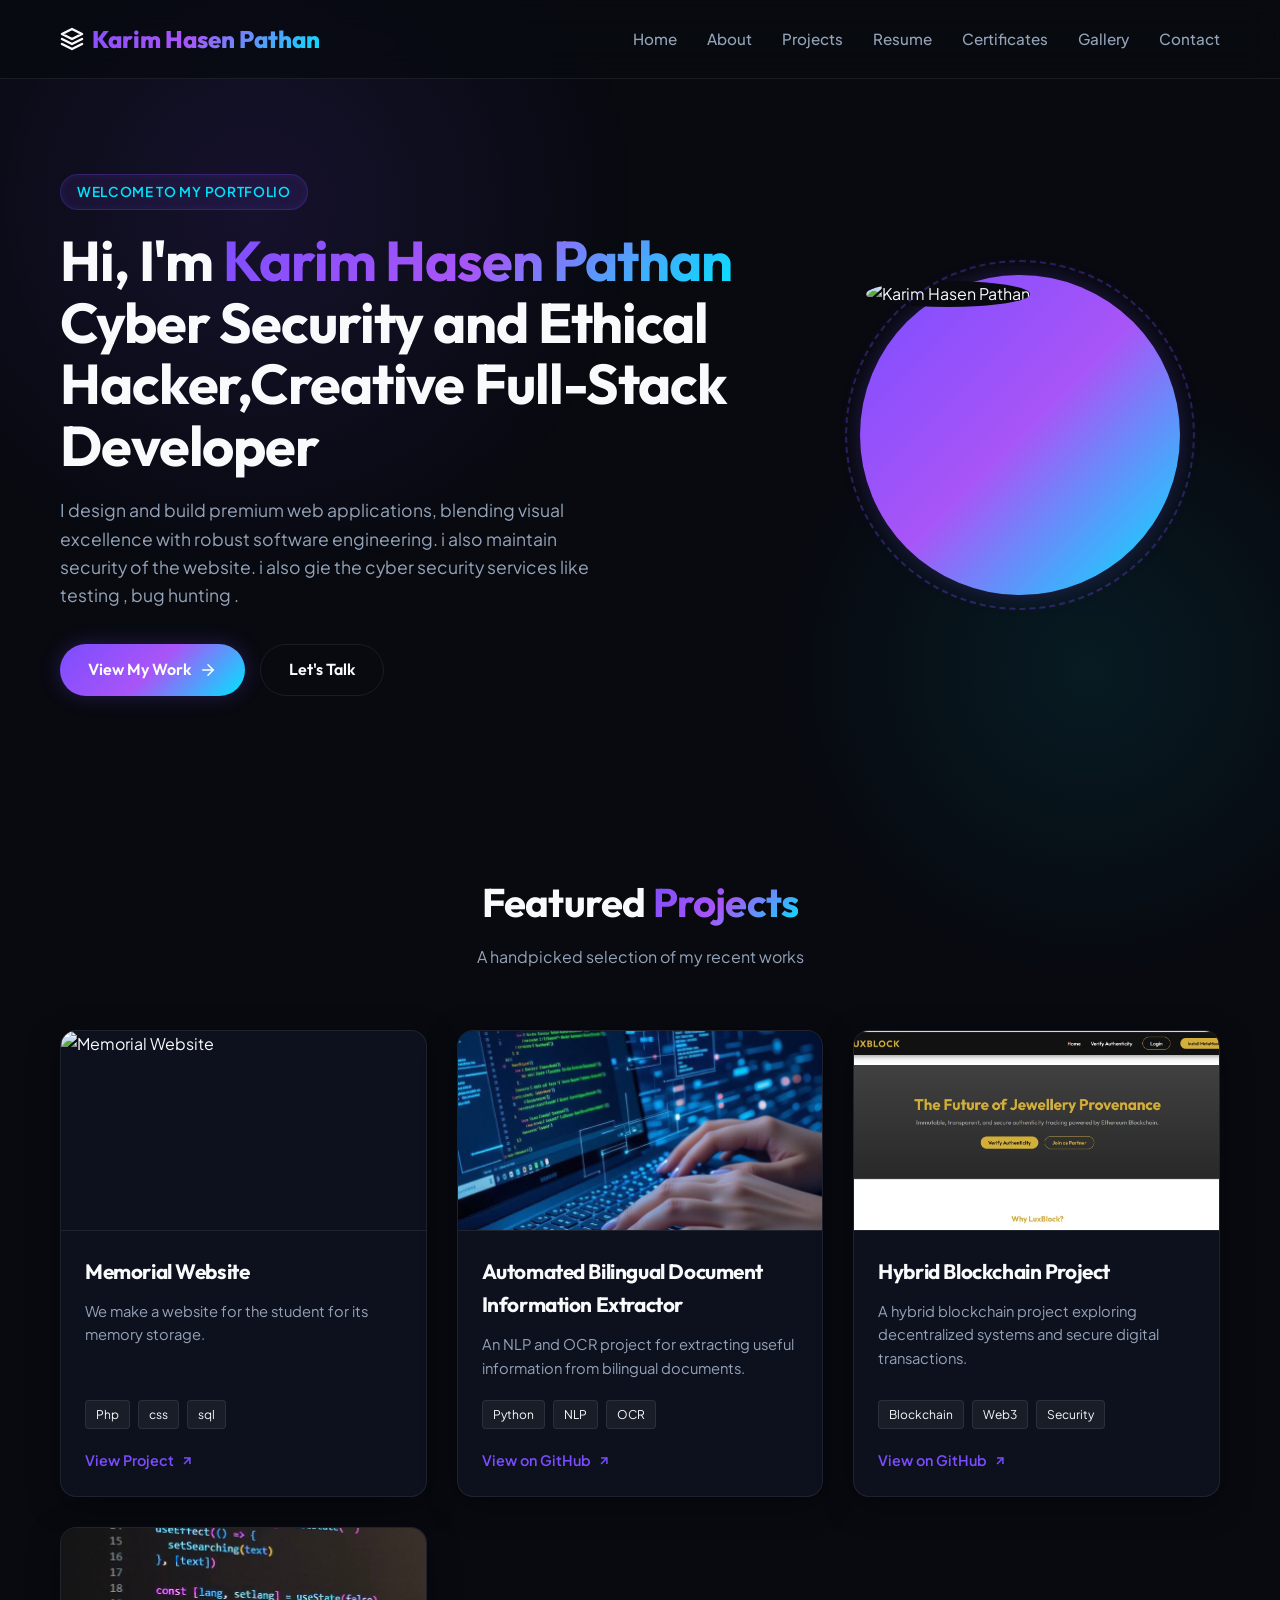
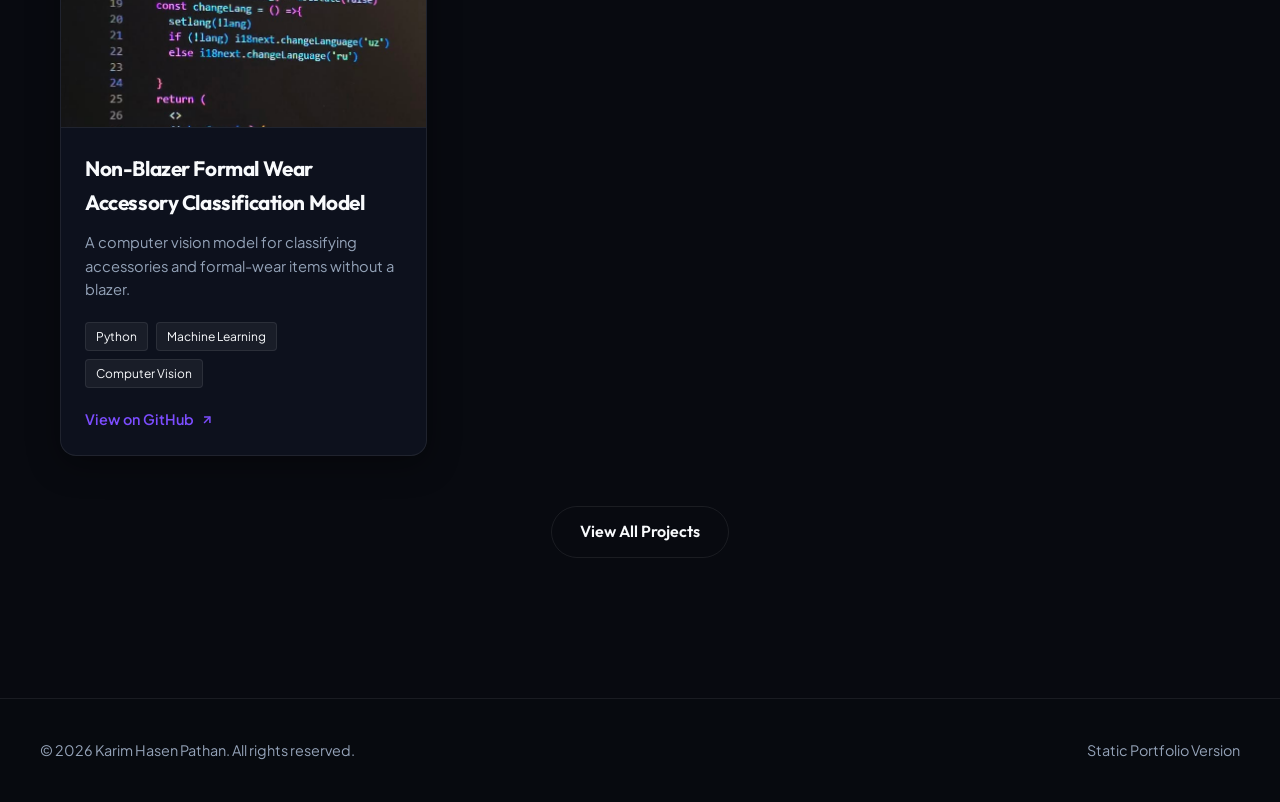
==== index.html @ 3f20b784 "home page update" ====
<!DOCTYPE html>
<html lang="en">
<head>
    <meta charset="UTF-8">
    <meta name="viewport" content="width=device-width, initial-scale=1.0">
    <title>Karim Hasen Pathan | Cyber Security and Ethical Hacker,Creative Full-Stack Developer</title>
    
    <!-- Meta SEO -->
    <meta name="description" content="Portfolio of Karim Hasen Pathan - Cyber Security and Ethical Hacker,Creative Full-Stack Developer. Explore my projects, certificates, documents, and contact me.">
    <meta name="author" content="Karim Hasen Pathan">
    
    <!-- CSS Styles -->
    <link rel="stylesheet" href="css/style.css">
    <link rel="stylesheet" href="css/responsive.css">
</head>
<body>

    <!-- Header Navigation -->
    <header class="navbar">
        <div class="nav-container">
            <a href="index.html" class="logo">
                <svg width="24" height="24" viewBox="0 0 24 24" fill="none" stroke="currentColor" stroke-width="2.5" stroke-linecap="round" stroke-linejoin="round">
                    <polygon points="12 2 2 7 12 12 22 7 12 2"></polygon>
                    <polyline points="2 17 12 22 22 17"></polyline>
                    <polyline points="2 12 12 17 22 12"></polyline>
                </svg>
                <span>Karim Hasen Pathan</span>
            </a>
            
            <nav>
                <ul class="nav-links">
                    <li><a href="index.html">Home</a></li>
                    <li><a href="about.html">About</a></li>
                    <li><a href="projects.html">Projects</a></li>
                    <li><a href="resume.html">Resume</a></li>
                    <li><a href="certificates.html">Certificates</a></li>
                    <li><a href="gallery.html">Gallery</a></li>
                    <li><a href="contact.html">Contact</a></li>
                </ul>
            </nav>
            
            <button class="nav-toggle" aria-label="Toggle navigation Menu">
                &#9776;
            </button>
        </div>
    </header>

<main class="container">
    <!-- Hero Section -->
    <section class="hero-section">
        <div class="hero-content">
            <span class="badge">WELCOME TO MY PORTFOLIO</span>
            <h1 class="hero-title">
                Hi, I'm <span>Karim Hasen Pathan</span><br>
                Cyber Security and Ethical Hacker,Creative Full-Stack Developer
            </h1>
            <p class="hero-description">
                I design and build premium web applications, blending visual excellence with robust software engineering. i also maintain security of the website. i also gie the cyber security services like testing , bug hunting .
            </p>
            <div class="hero-actions">
                <a href="projects.html" class="btn btn-primary">
                    View My Work
                    <svg width="18" height="18" viewBox="0 0 24 24" fill="none" stroke="currentColor" stroke-width="2" stroke-linecap="round" stroke-linejoin="round">
                        <line x1="5" y1="12" x2="19" y2="12"></line>
                        <polyline points="12 5 19 12 12 19"></polyline>
                    </svg>
                </a>
                <a href="contact.html" class="btn btn-secondary">
                    Let's Talk
                </a>
            </div>
        </div>
        
        <div class="hero-visual">
            <div class="profile-img-container">
                <img src="images\profile_1782837262.png" alt="Karim Hasen Pathan" class="profile-img">
            </div>
        </div>
    </section>

    <!-- Recent Projects Preview Section -->
    <section style="margin-top: 120px;">
        <div class="section-header">
            <h2 class="section-title">Featured <span>Projects</span></h2>
            <p class="section-subtitle">A handpicked selection of my recent works</p>
        </div>
        
        <div class="grid-3">
            <div class="project-card glass-panel">
                <div class="project-img-wrapper">
                    <img src="images/img-pro1.png" alt="Memorial Website" class="project-img">
                </div>
                <div class="project-card-content">
                    <h3 class="project-title">Memorial Website</h3>
                    <p class="project-desc">We make a website for the student for its memory storage.</p>
                    
                    <div class="project-tags">
                        <span class="project-tag">Php</span>
                        <span class="project-tag">css</span>
                        <span class="project-tag">sql</span>
                    </div>
                    
                    <a href="https://bcs-batch-2023-26.page.gd/" target="_blank" class="project-link">
                        View Project
                        <svg width="14" height="14" viewBox="0 0 24 24" fill="none" stroke="currentColor" stroke-width="2.5">
                            <line x1="7" y1="17" x2="17" y2="7"></line>
                            <polyline points="7 7 17 7 17 17"></polyline>
                        </svg>
                    </a>
                </div>
            </div>

            <div class="project-card glass-panel">
                <div class="project-img-wrapper">
                    <img src="images/img-pro3.jfif" alt="Automated Bilingual Document Information Extractor" class="project-img">
                </div>
                <div class="project-card-content">
                    <h3 class="project-title">Automated Bilingual Document Information Extractor</h3>
                    <p class="project-desc">An NLP and OCR project for extracting useful information from bilingual documents.</p>
                    <div class="project-tags">
                        <span class="project-tag">Python</span>
                        <span class="project-tag">NLP</span>
                        <span class="project-tag">OCR</span>
                    </div>
                    <a href="https://github.com/Karim-projects-96/Automated-Bilingual-Document-Information-Extractor-NLP-OCR-" target="_blank" rel="noopener noreferrer" class="project-link">
                        View on GitHub
                        <svg width="14" height="14" viewBox="0 0 24 24" fill="none" stroke="currentColor" stroke-width="2.5">
                            <line x1="7" y1="17" x2="17" y2="7"></line>
                            <polyline points="7 7 17 7 17 17"></polyline>
                        </svg>
                    </a>
                </div>
            </div>

            <div class="project-card glass-panel">
                <div class="project-img-wrapper">
                    <img src="images/img-pro2.jpg" alt="Hybrid Blockchain Project" class="project-img">
                </div>
                <div class="project-card-content">
                    <h3 class="project-title">Hybrid Blockchain Project</h3>
                    <p class="project-desc">A hybrid blockchain project exploring decentralized systems and secure digital transactions.</p>
                    <div class="project-tags">
                        <span class="project-tag">Blockchain</span>
                        <span class="project-tag">Web3</span>
                        <span class="project-tag">Security</span>
                    </div>
                    <a href="https://github.com/Karim-projects-96/Hybrid-block-chain-project" target="_blank" rel="noopener noreferrer" class="project-link">
                        View on GitHub
                        <svg width="14" height="14" viewBox="0 0 24 24" fill="none" stroke="currentColor" stroke-width="2.5">
                            <line x1="7" y1="17" x2="17" y2="7"></line>
                            <polyline points="7 7 17 7 17 17"></polyline>
                        </svg>
                    </a>
                </div>
            </div>

            <div class="project-card glass-panel">
                <div class="project-img-wrapper">
                    <img src="images/im-pro4.jfif" alt="Non-Blazer Formal Wear Accessory Classification Model" class="project-img">
                </div>
                <div class="project-card-content">
                    <h3 class="project-title">Non-Blazer Formal Wear Accessory Classification Model</h3>
                    <p class="project-desc">A computer vision model for classifying accessories and formal-wear items without a blazer.</p>
                    <div class="project-tags">
                        <span class="project-tag">Python</span>
                        <span class="project-tag">Machine Learning</span>
                        <span class="project-tag">Computer Vision</span>
                    </div>
                    <a href="https://github.com/Karim-projects-96/Non-Blazer-Formal-Wear-Accessory-Classification-Model" target="_blank" rel="noopener noreferrer" class="project-link">
                        View on GitHub
                        <svg width="14" height="14" viewBox="0 0 24 24" fill="none" stroke="currentColor" stroke-width="2.5">
                            <line x1="7" y1="17" x2="17" y2="7"></line>
                            <polyline points="7 7 17 7 17 17"></polyline>
                        </svg>
                    </a>
                </div>
            </div>
        </div>
        
        <div style="text-align: center; margin-top: 50px;">
            <a href="projects.html" class="btn btn-secondary">
                View All Projects
            </a>
        </div>
    </section>
</main>

    <!-- Footer Section -->
    <footer class="footer">
        <div class="footer-container">
            <p>&copy; 2026 Karim Hasen Pathan. All rights reserved.</p>
            <p>Static Portfolio Version</p>
        </div>
    </footer>

    <!-- Client Script -->
    <script src="js/script.js"></script>
</body>
</html>
---- css/style.css ----
/* css/style.css - Main Portfolio Style Sheet */

/* Imports */
@import url('https://fonts.googleapis.com/css2?family=Outfit:wght@300;400;500;600;700;800&family=Plus+Jakarta+Sans:wght@300;400;500;600;700&display=swap');

/* CSS Variables */
:root {
    --bg-dark: #080a10;
    --bg-card: rgba(17, 22, 37, 0.65);
    --bg-card-hover: rgba(25, 32, 53, 0.85);
    --border-color: rgba(255, 255, 255, 0.08);
    --border-color-hover: rgba(124, 77, 255, 0.3);
    
    --primary: #7c4dff;
    --primary-gradient: linear-gradient(135deg, #7c4dff 0%, #a855f7 50%, #00e5ff 100%);
    --accent: #00e5ff;
    --text-main: #f8fafc;
    --text-muted: #94a3b8;
    
    --glow-shadow: 0 0 20px rgba(124, 77, 255, 0.25);
    --card-shadow: 0 8px 32px 0 rgba(0, 0, 0, 0.37);
    --transition-smooth: all 0.35s cubic-bezier(0.4, 0, 0.2, 1);
    --font-heading: 'Outfit', sans-serif;
    --font-body: 'Plus Jakarta Sans', sans-serif;
}

/* Reset and Global Styles */
* {
    margin: 0;
    padding: 0;
    box-sizing: border-box;
    scroll-behavior: smooth;
}

body {
    background-color: var(--bg-dark);
    color: var(--text-main);
    font-family: var(--font-body);
    line-height: 1.6;
    overflow-x: hidden;
    position: relative;
}

/* Decorative Background Gradients */
body::before {
    content: '';
    position: fixed;
    top: -20%;
    left: -10%;
    width: 60vw;
    height: 60vw;
    background: radial-gradient(circle, rgba(124, 77, 255, 0.12) 0%, rgba(0,0,0,0) 70%);
    z-index: -1;
    pointer-events: none;
}

body::after {
    content: '';
    position: fixed;
    bottom: -10%;
    right: -10%;
    width: 50vw;
    height: 50vw;
    background: radial-gradient(circle, rgba(0, 229, 255, 0.08) 0%, rgba(0,0,0,0) 70%);
    z-index: -1;
    pointer-events: none;
}

/* Typography */
h1, h2, h3, h4, h5, h6 {
    font-family: var(--font-heading);
    font-weight: 700;
    letter-spacing: -0.02em;
    color: var(--text-main);
}

a {
    color: inherit;
    text-decoration: none;
    transition: var(--transition-smooth);
}

/* Custom Scrollbar */
::-webkit-scrollbar {
    width: 8px;
}
::-webkit-scrollbar-track {
    background: var(--bg-dark);
}
::-webkit-scrollbar-thumb {
    background: rgba(124, 77, 255, 0.3);
    border-radius: 4px;
}
::-webkit-scrollbar-thumb:hover {
    background: rgba(124, 77, 255, 0.6);
}

/* Glassmorphic Utilities */
.glass-panel {
    background: var(--bg-card);
    backdrop-filter: blur(12px);
    -webkit-backdrop-filter: blur(12px);
    border: 1px solid var(--border-color);
    border-radius: 16px;
    box-shadow: var(--card-shadow);
    transition: var(--transition-smooth);
}

.glass-panel:hover {
    border-color: var(--border-color-hover);
    background: var(--bg-card-hover);
}

/* Navigation Bar */
.navbar {
    position: fixed;
    top: 0;
    width: 100%;
    z-index: 1000;
    background: rgba(8, 10, 16, 0.7);
    backdrop-filter: blur(16px);
    -webkit-backdrop-filter: blur(16px);
    border-bottom: 1px solid var(--border-color);
}

.nav-container {
    max-width: 1200px;
    margin: 0 auto;
    display: flex;
    justify-content: space-between;
    align-items: center;
    padding: 20px;
}

.logo {
    font-family: var(--font-heading);
    font-size: 1.5rem;
    font-weight: 800;
    background: var(--primary-gradient);
    -webkit-background-clip: text;
    -webkit-text-fill-color: transparent;
    display: flex;
    align-items: center;
    gap: 8px;
}

.nav-links {
    display: flex;
    gap: 30px;
    list-style: none;
}

.nav-links a {
    font-weight: 500;
    font-size: 0.95rem;
    position: relative;
    padding: 5px 0;
    color: var(--text-muted);
}

.nav-links a:hover,
.nav-links a.active {
    color: var(--text-main);
}

.nav-links a::after {
    content: '';
    position: absolute;
    bottom: 0;
    left: 0;
    width: 0;
    height: 2px;
    background: var(--primary-gradient);
    transition: var(--transition-smooth);
    border-radius: 2px;
}

.nav-links a:hover::after,
.nav-links a.active::after {
    width: 100%;
}

.nav-toggle {
    display: none;
    background: none;
    border: none;
    color: var(--text-main);
    font-size: 1.5rem;
    cursor: pointer;
}

/* Buttons */
.btn {
    display: inline-flex;
    align-items: center;
    justify-content: center;
    gap: 8px;
    padding: 12px 28px;
    border-radius: 50px;
    font-family: var(--font-heading);
    font-weight: 600;
    cursor: pointer;
    transition: var(--transition-smooth);
}

.btn-primary {
    background: var(--primary-gradient);
    color: #ffffff;
    border: none;
    box-shadow: var(--glow-shadow);
}

.btn-primary:hover {
    transform: translateY(-3px);
    box-shadow: 0 0 30px rgba(124, 77, 255, 0.45);
}

.btn-secondary {
    background: transparent;
    color: var(--text-main);
    border: 1px solid var(--border-color);
}

.btn-secondary:hover {
    background: rgba(255, 255, 255, 0.05);
    border-color: var(--text-muted);
    transform: translateY(-3px);
}

/* Page Container Layout */
.container {
    max-width: 1200px;
    margin: 0 auto;
    padding: 120px 20px 80px 20px;
    min-height: calc(100vh - 100px);
}

/* Hero Section */
.hero-section {
    display: flex;
    align-items: center;
    justify-content: space-between;
    gap: 50px;
    min-height: 70vh;
}

.hero-content {
    flex: 1;
}

.badge {
    background: rgba(124, 77, 255, 0.1);
    color: var(--accent);
    border: 1px solid rgba(124, 77, 255, 0.25);
    padding: 6px 16px;
    border-radius: 50px;
    font-size: 0.85rem;
    font-weight: 600;
    letter-spacing: 0.05em;
    display: inline-block;
    margin-bottom: 20px;
    box-shadow: inset 0 0 8px rgba(124, 77, 255, 0.1);
}

.hero-title {
    font-size: 3.5rem;
    line-height: 1.1;
    margin-bottom: 20px;
}

.hero-title span {
    background: var(--primary-gradient);
    -webkit-background-clip: text;
    -webkit-text-fill-color: transparent;
}

.hero-description {
    color: var(--text-muted);
    font-size: 1.1rem;
    margin-bottom: 35px;
    max-width: 550px;
}

.hero-actions {
    display: flex;
    gap: 15px;
}

.hero-visual {
    flex: 0 0 400px;
    display: flex;
    justify-content: center;
    position: relative;
}

.profile-img-container {
    width: 320px;
    height: 320px;
    border-radius: 50%;
    padding: 6px;
    background: var(--primary-gradient);
    box-shadow: var(--glow-shadow);
    position: relative;
}

.profile-img-container::before {
    content: '';
    position: absolute;
    top: -15px;
    left: -15px;
    right: -15px;
    bottom: -15px;
    border-radius: 50%;
    border: 2px dashed rgba(124, 77, 255, 0.3);
    animation: rotate 60s linear infinite;
}

@keyframes rotate {
    from { transform: rotate(0deg); }
    to { transform: rotate(360deg); }
}

.profile-img {
    width: 100%;
    height: 100%;
    border-radius: 50%;
    object-fit: cover;
    background: var(--bg-dark);
}

.profile-placeholder {
    width: 100%;
    height: 100%;
    border-radius: 50%;
    background: radial-gradient(circle, #1a1e36 0%, #0d0f17 100%);
    display: flex;
    flex-direction: column;
    align-items: center;
    justify-content: center;
    color: var(--text-muted);
}

.profile-placeholder svg {
    width: 80px;
    height: 80px;
    color: var(--primary);
    margin-bottom: 10px;
}

/* Sections Global */
.section-header {
    text-align: center;
    margin-bottom: 60px;
}

.section-title {
    font-size: 2.5rem;
    position: relative;
    display: inline-block;
}

.section-title span {
    background: var(--primary-gradient);
    -webkit-background-clip: text;
    -webkit-text-fill-color: transparent;
}

.section-subtitle {
    color: var(--text-muted);
    font-size: 1rem;
    margin-top: 10px;
}

/* Grid Layouts */
.grid-3 {
    display: grid;
    grid-template-columns: repeat(auto-fill, minmax(340px, 1fr));
    gap: 30px;
}

.grid-2 {
    display: grid;
    grid-template-columns: repeat(auto-fill, minmax(480px, 1fr));
    gap: 35px;
}

/* Project Cards */
.project-card {
    display: flex;
    flex-direction: column;
    overflow: hidden;
    height: 100%;
}

.project-img-wrapper {
    position: relative;
    height: 200px;
    overflow: hidden;
    border-bottom: 1px solid var(--border-color);
}

.project-img {
    width: 100%;
    height: 100%;
    object-fit: cover;
    transition: var(--transition-smooth);
}

.project-card:hover .project-img {
    transform: scale(1.08);
}

.project-card-content {
    padding: 24px;
    display: flex;
    flex-direction: column;
    flex-grow: 1;
}

.project-title {
    font-size: 1.3rem;
    margin-bottom: 12px;
    transition: var(--transition-smooth);
}

.project-card:hover .project-title {
    color: var(--accent);
}

/* Certificate Cards */
.certificate-card {
    display: flex;
    flex-direction: column;
    overflow: hidden;
    height: 100%;
}

.certificate-preview-link {
    display: block;
    height: 320px;
    overflow: hidden;
    border-bottom: 1px solid var(--border-color);
    background: rgba(255, 255, 255, 0.04);
}

.certificate-preview {
    display: block;
    width: 100%;
    height: 100%;
    border: 0;
    object-fit: contain;
    transition: var(--transition-smooth);
}

.certificate-preview-link:hover .certificate-preview {
    transform: scale(1.03);
}

.project-desc {
    color: var(--text-muted);
    font-size: 0.92rem;
    margin-bottom: 20px;
    flex-grow: 1;
}

.project-tags {
    display: flex;
    flex-wrap: wrap;
    gap: 8px;
    margin-bottom: 20px;
}

.project-tag {
    background: rgba(255, 255, 255, 0.05);
    color: var(--text-main);
    padding: 4px 10px;
    border-radius: 4px;
    font-size: 0.75rem;
    border: 1px solid var(--border-color);
}

.project-link {
    display: inline-flex;
    align-items: center;
    gap: 6px;
    font-size: 0.9rem;
    font-weight: 600;
    color: var(--primary);
}

.project-link:hover {
    color: var(--accent);
    gap: 10px;
}

/* Document & Gallery lists */
.doc-card {
    padding: 20px;
    display: flex;
    align-items: center;
    justify-content: space-between;
    gap: 15px;
}

.doc-info {
    display: flex;
    align-items: center;
    gap: 15px;
}

.doc-icon {
    width: 48px;
    height: 48px;
    background: rgba(124, 77, 255, 0.1);
    border-radius: 10px;
    display: flex;
    align-items: center;
    justify-content: center;
    color: var(--primary);
}

.doc-name {
    font-weight: 600;
    font-size: 1rem;
}

.doc-meta {
    color: var(--text-muted);
    font-size: 0.8rem;
    margin-top: 2px;
}

.doc-download-btn {
    width: 40px;
    height: 40px;
    border-radius: 50%;
    background: rgba(255,255,255,0.05);
    border: 1px solid var(--border-color);
    display: flex;
    align-items: center;
    justify-content: center;
    color: var(--text-main);
    transition: var(--transition-smooth);
}

.doc-download-btn:hover {
    background: var(--primary);
    border-color: var(--primary);
    color: #fff;
    transform: translateY(-2px);
}

/* Gallery Section */
.gallery-grid {
    display: grid;
    grid-template-columns: repeat(auto-fill, minmax(240px, 1fr));
    gap: 20px;
    margin-top: 40px;
}

.gallery-item {
    position: relative;
    border-radius: 12px;
    overflow: hidden;
    height: 200px;
    cursor: pointer;
}

.gallery-item img {
    width: 100%;
    height: 100%;
    object-fit: cover;
    transition: var(--transition-smooth);
}

.gallery-overlay {
    position: absolute;
    top: 0;
    left: 0;
    width: 100%;
    height: 100%;
    background: rgba(8, 10, 16, 0.8);
    display: flex;
    align-items: center;
    justify-content: center;
    padding: 15px;
    text-align: center;
    opacity: 0;
    transition: var(--transition-smooth);
}

.gallery-item:hover img {
    transform: scale(1.08);
}

.gallery-item:hover .gallery-overlay {
    opacity: 1;
}

.gallery-title {
    color: #fff;
    font-size: 1rem;
    font-weight: 600;
}

/* About Details Page */
.about-layout {
    display: flex;
    gap: 60px;
    align-items: flex-start;
}

.about-bio-wrapper {
    flex: 3;
}

.about-bio-text {
    font-size: 1.05rem;
    color: var(--text-muted);
    line-height: 1.8;
}

.about-bio-text p {
    margin-bottom: 20px;
}

.skills-wrapper {
    margin-top: 40px;
}

.skills-title {
    font-size: 1.5rem;
    margin-bottom: 25px;
}

.skills-grid {
    display: grid;
    grid-template-columns: 1fr 1fr;
    gap: 20px 40px;
}

.skill-bar-wrapper {
    margin-bottom: 10px;
}

.skill-info {
    display: flex;
    justify-content: space-between;
    margin-bottom: 8px;
    font-weight: 500;
    font-size: 0.95rem;
}

.skill-track {
    height: 6px;
    background: rgba(255, 255, 255, 0.08);
    border-radius: 3px;
    overflow: hidden;
}

.skill-progress {
    height: 100%;
    background: var(--primary-gradient);
    border-radius: 3px;
    width: 0;
    transition: width 1.5s ease-out;
}

.about-sidebar {
    flex: 2;
    padding: 30px;
}

.sidebar-title {
    font-size: 1.3rem;
    margin-bottom: 20px;
    display: flex;
    align-items: center;
    gap: 10px;
    border-bottom: 1px solid var(--border-color);
    padding-bottom: 10px;
}

.contact-info-list {
    list-style: none;
    display: flex;
    flex-direction: column;
    gap: 20px;
}

.contact-info-item {
    display: flex;
    gap: 15px;
    align-items: flex-start;
}

.contact-info-icon {
    width: 40px;
    height: 40px;
    border-radius: 8px;
    background: rgba(255, 255, 255, 0.05);
    display: flex;
    align-items: center;
    justify-content: center;
    color: var(--accent);
    flex-shrink: 0;
}

.contact-info-label {
    font-size: 0.8rem;
    color: var(--text-muted);
}

.contact-info-value {
    font-weight: 500;
    font-size: 0.95rem;
}

/* Contact page styles & form */
.contact-layout {
    display: grid;
    grid-template-columns: 2fr 3fr;
    gap: 40px;
}

.form-group {
    margin-bottom: 20px;
}

.form-group label {
    display: block;
    font-size: 0.9rem;
    margin-bottom: 8px;
    color: var(--text-muted);
    font-weight: 500;
}

.form-control {
    width: 100%;
    background: rgba(255, 255, 255, 0.03);
    border: 1px solid var(--border-color);
    border-radius: 8px;
    padding: 12px 16px;
    color: var(--text-main);
    font-family: var(--font-body);
    font-size: 0.95rem;
    transition: var(--transition-smooth);
}

.form-control:focus {
    outline: none;
    border-color: var(--primary);
    background: rgba(255, 255, 255, 0.06);
    box-shadow: 0 0 10px rgba(124, 77, 255, 0.15);
}

textarea.form-control {
    resize: vertical;
    min-height: 140px;
}

.contact-alert {
    padding: 15px;
    border-radius: 8px;
    margin-bottom: 20px;
    font-weight: 500;
}

.contact-alert-success {
    background: rgba(16, 185, 129, 0.1);
    color: #10b981;
    border: 1px solid rgba(16, 185, 129, 0.2);
}

.contact-alert-danger {
    background: rgba(239, 68, 68, 0.1);
    color: #ef4444;
    border: 1px solid rgba(239, 68, 68, 0.2);
}

/* Social Icon Row */
.social-links {
    display: flex;
    gap: 15px;
    margin-top: 30px;
}

.social-btn {
    width: 44px;
    height: 44px;
    border-radius: 50%;
    background: rgba(255, 255, 255, 0.04);
    border: 1px solid var(--border-color);
    display: flex;
    align-items: center;
    justify-content: center;
    color: var(--text-muted);
    transition: var(--transition-smooth);
}

.social-btn:hover {
    color: #ffffff;
    background: var(--primary);
    border-color: var(--primary);
    transform: translateY(-3px);
    box-shadow: var(--glow-shadow);
}

/* Footer */
.footer {
    border-top: 1px solid var(--border-color);
    background: rgba(8, 10, 16, 0.9);
    padding: 40px 20px;
    margin-top: 60px;
}

.footer-container {
    max-width: 1200px;
    margin: 0 auto;
    display: flex;
    justify-content: space-between;
    align-items: center;
    color: var(--text-muted);
    font-size: 0.9rem;
}

/* Image Modal Viewer */
.modal {
    display: none;
    position: fixed;
    top: 0;
    left: 0;
    width: 100%;
    height: 100%;
    background: rgba(8, 10, 16, 0.95);
    z-index: 2000;
    align-items: center;
    justify-content: center;
    padding: 20px;
}

.modal-content-wrapper {
    position: relative;
    max-width: 900px;
    width: 100%;
    text-align: center;
}

.modal-img {
    max-width: 100%;
    max-height: 80vh;
    border-radius: 8px;
    border: 1px solid var(--border-color);
}

.modal-caption {
    margin-top: 15px;
    font-family: var(--font-heading);
    font-size: 1.2rem;
    color: #fff;
}

.modal-close {
    position: absolute;
    top: -50px;
    right: 0;
    font-size: 2.5rem;
    color: #fff;
    cursor: pointer;
    background: none;
    border: none;
}
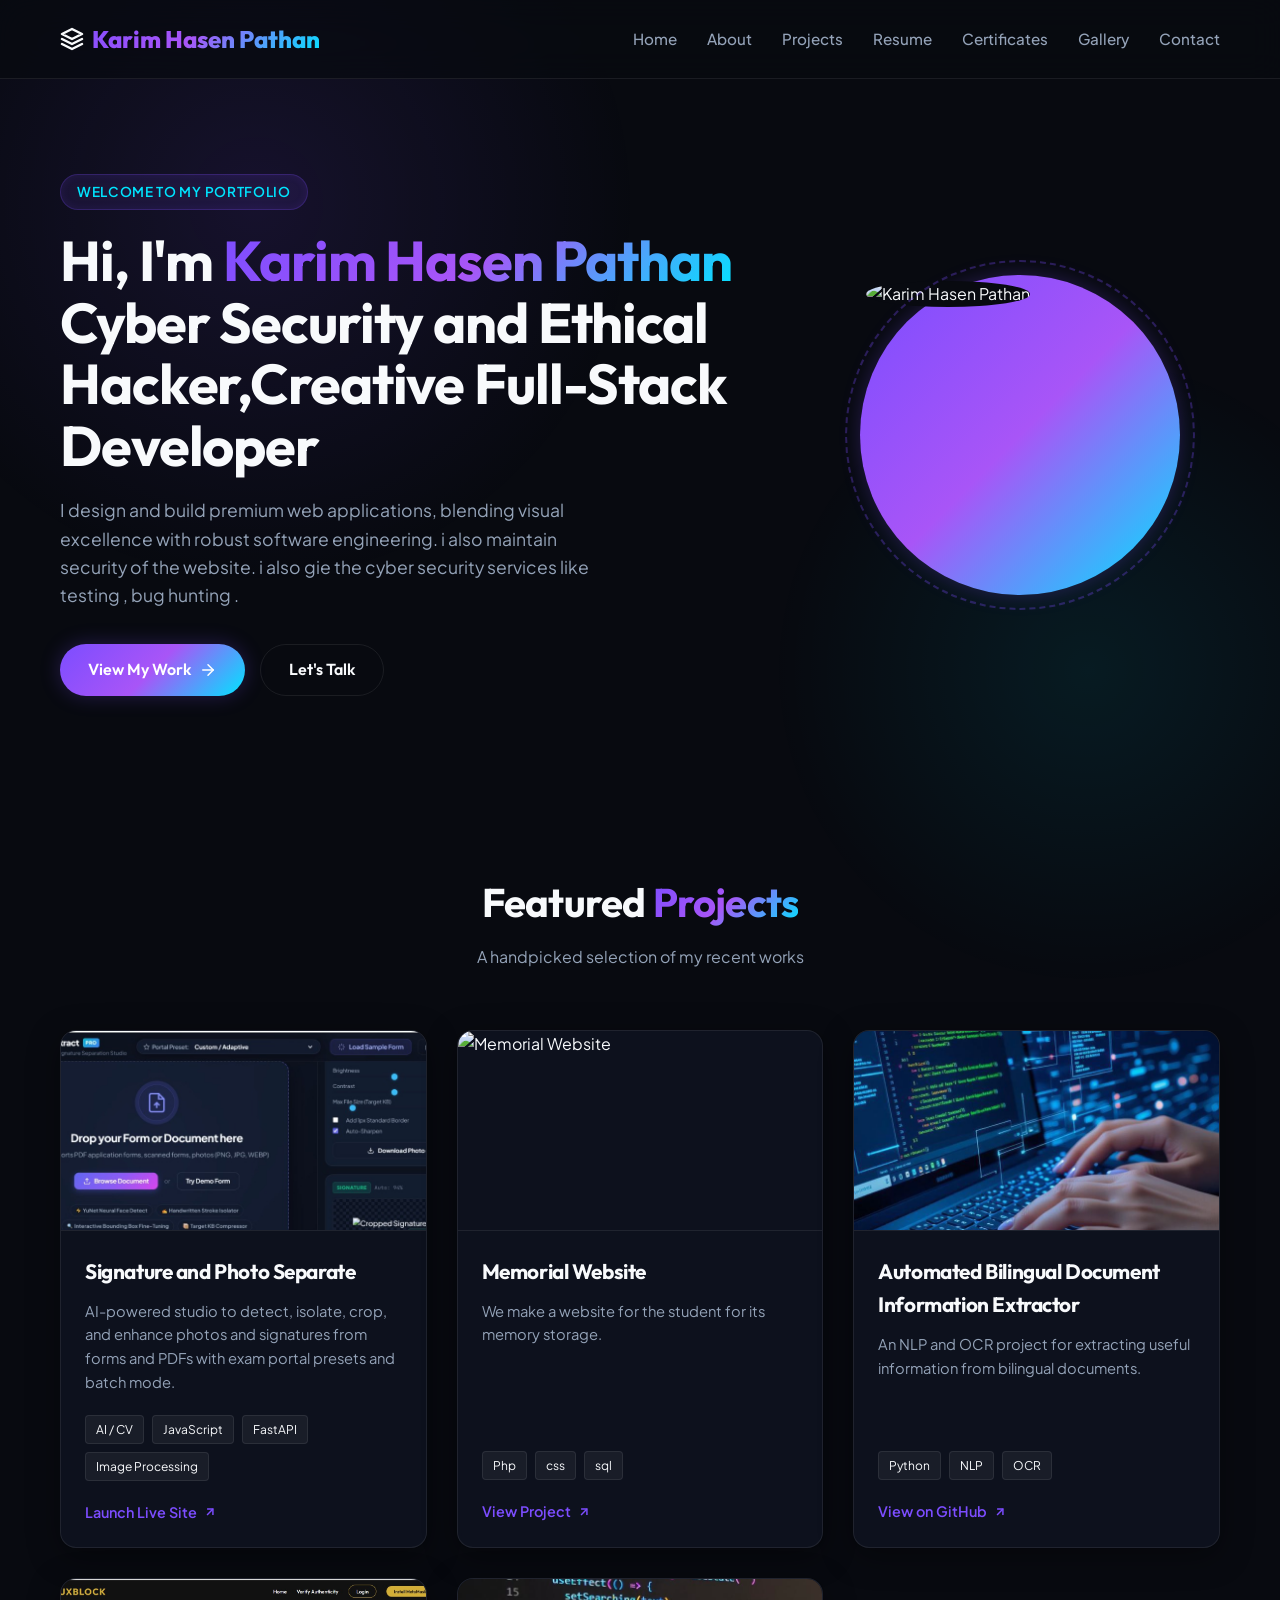
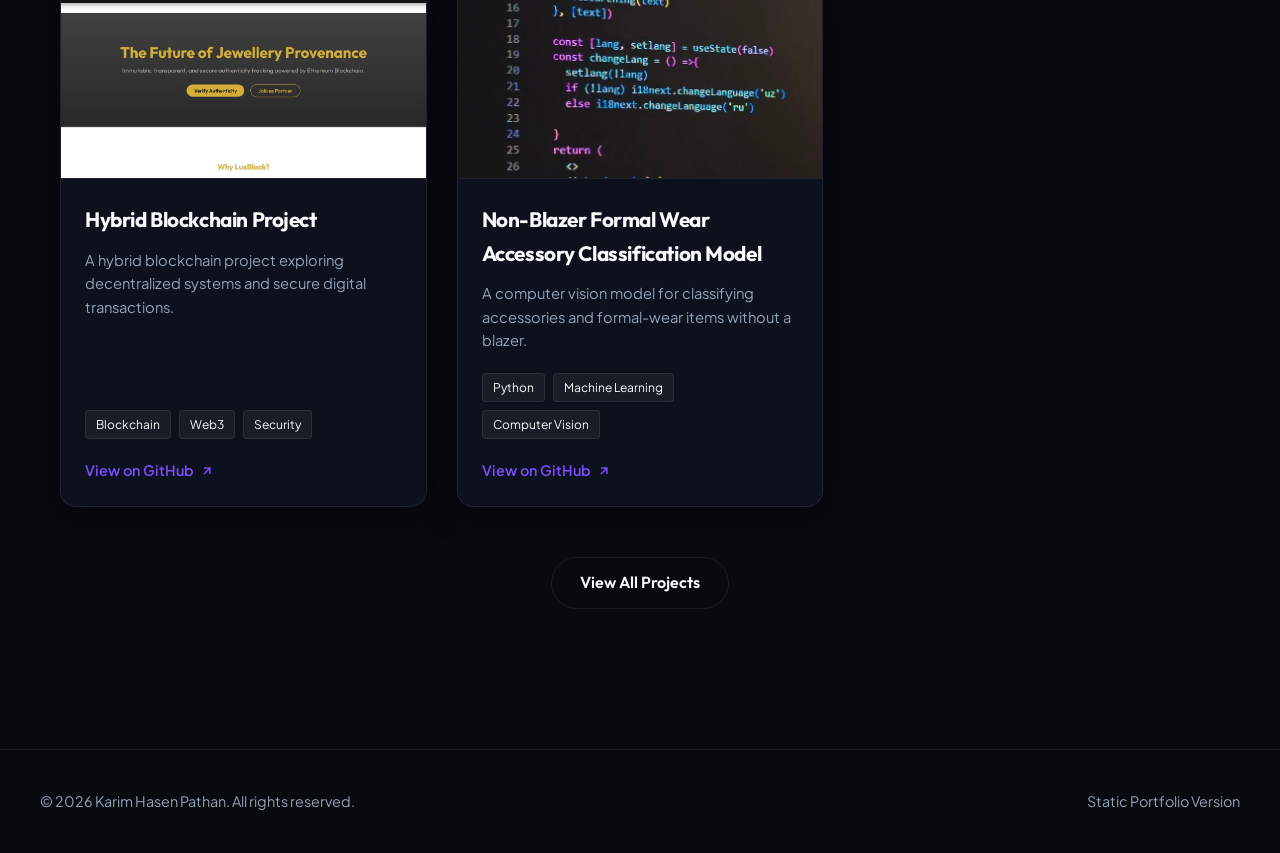
==== commit e2fbddbb: "project5 added pro5" ====
--- a/index.html
+++ b/index.html
@@ -88,6 +88,28 @@
         <div class="grid-3">
             <div class="project-card glass-panel">
                 <div class="project-img-wrapper">
+                    <img src="images/img-pro5.jpg" alt="Signature and Photo Separate" class="project-img">
+                </div>
+                <div class="project-card-content">
+                    <h3 class="project-title">Signature and Photo Separate</h3>
+                    <p class="project-desc">AI-powered studio to detect, isolate, crop, and enhance photos and signatures from forms and PDFs with exam portal presets and batch mode.</p>
+                    <div class="project-tags">
+                        <span class="project-tag">AI / CV</span>
+                        <span class="project-tag">JavaScript</span>
+                        <span class="project-tag">FastAPI</span>
+                        <span class="project-tag">Image Processing</span>
+                    </div>
+                    <a href="https://sp-separator.netlify.app/" target="_blank" rel="noopener noreferrer" class="project-link">
+                        Launch Live Site
+                        <svg width="14" height="14" viewBox="0 0 24 24" fill="none" stroke="currentColor" stroke-width="2.5">
+                            <line x1="7" y1="17" x2="17" y2="7"></line>
+                            <polyline points="7 7 17 7 17 17"></polyline>
+                        </svg>
+                    </a>
+                </div>
+            </div>
+            <div class="project-card glass-panel">
+                <div class="project-img-wrapper">
                     <img src="images/img-pro1.png" alt="Memorial Website" class="project-img">
                 </div>
                 <div class="project-card-content">
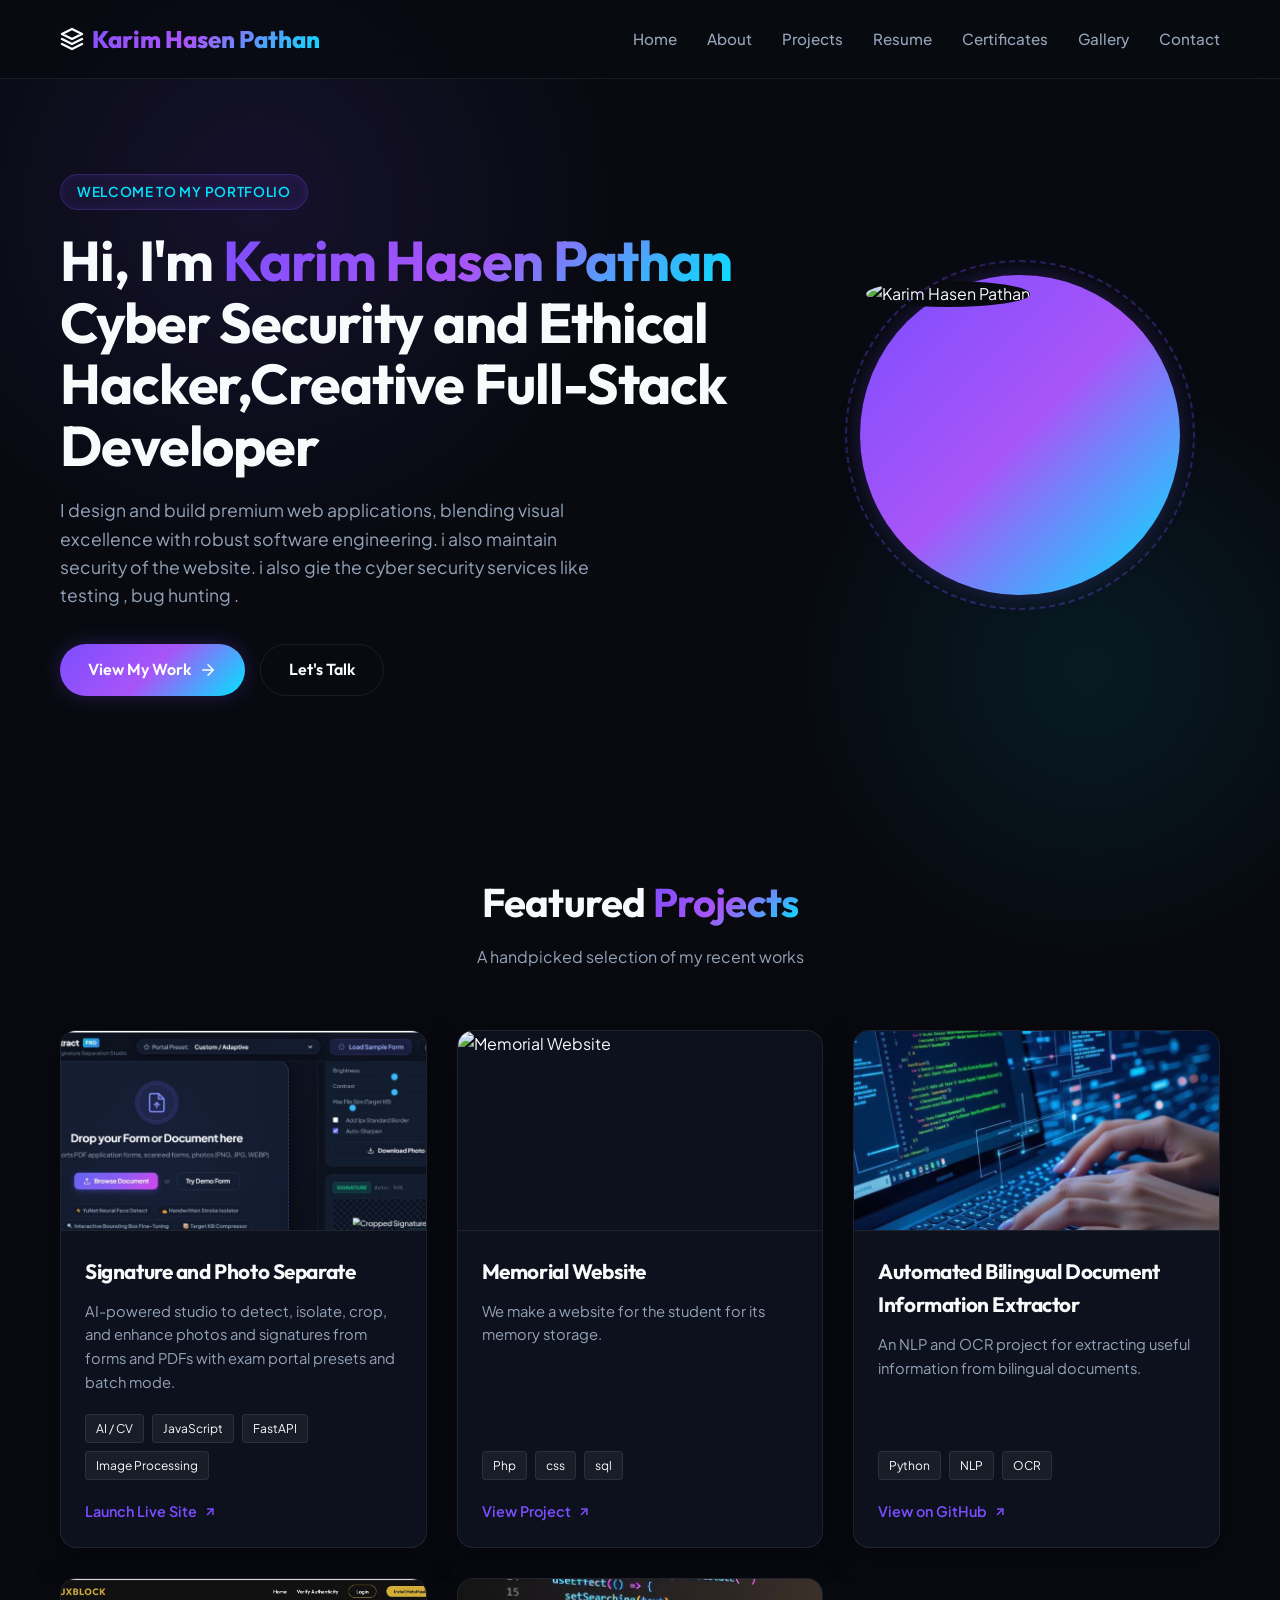
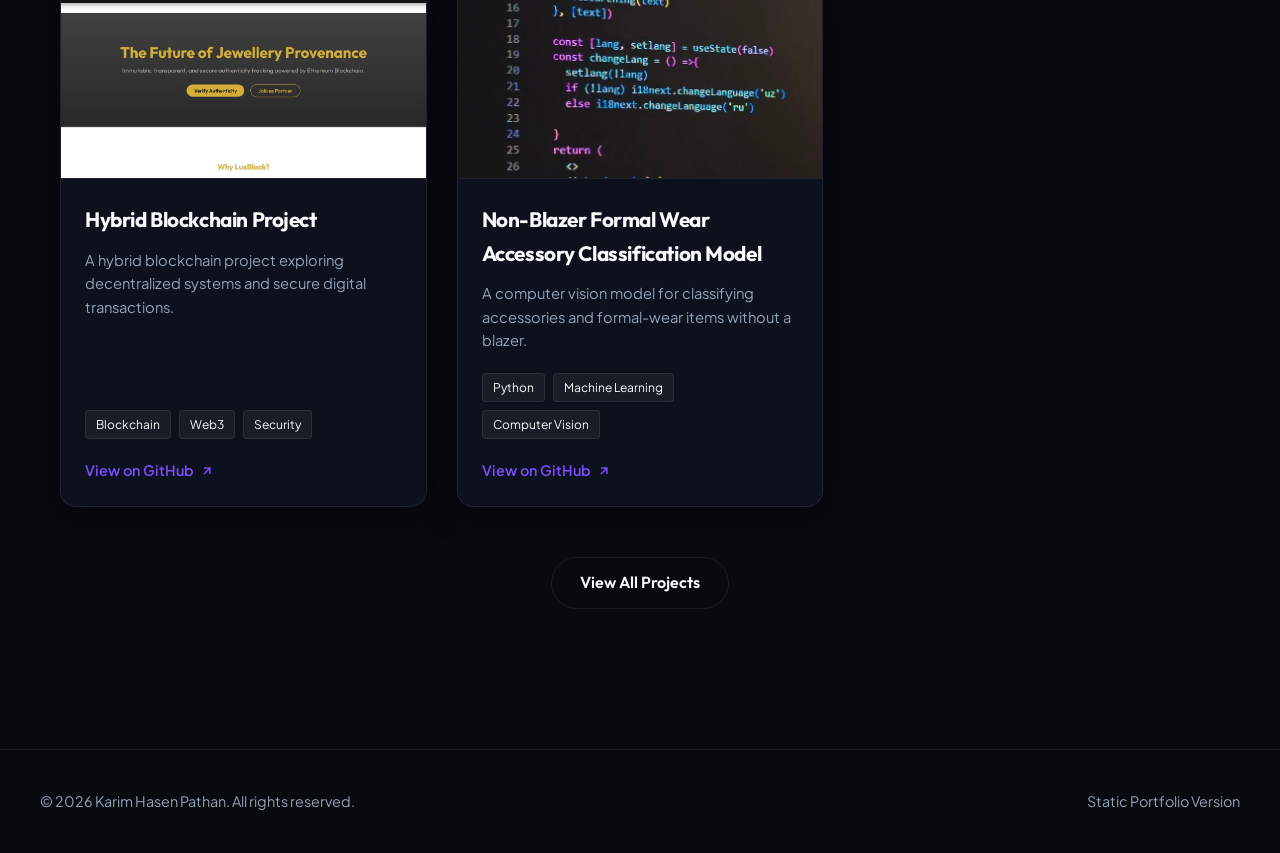
==== commit c92d0244: "favicon add favicon added" ====
--- a/index.html
+++ b/index.html
@@ -12,6 +12,12 @@
     <!-- CSS Styles -->
     <link rel="stylesheet" href="css/style.css">
     <link rel="stylesheet" href="css/responsive.css">
+    
+    <!-- Favicon -->
+    <link rel="icon" type="image/x-icon" href="favicon.ico">
+    <link rel="icon" type="image/png" sizes="32x32" href="images/favicon-32x32.png">
+    <link rel="icon" type="image/png" sizes="16x16" href="images/favicon-16x16.png">
+    <link rel="apple-touch-icon" sizes="180x180" href="images/apple-touch-icon.png">
 </head>
 <body>
 
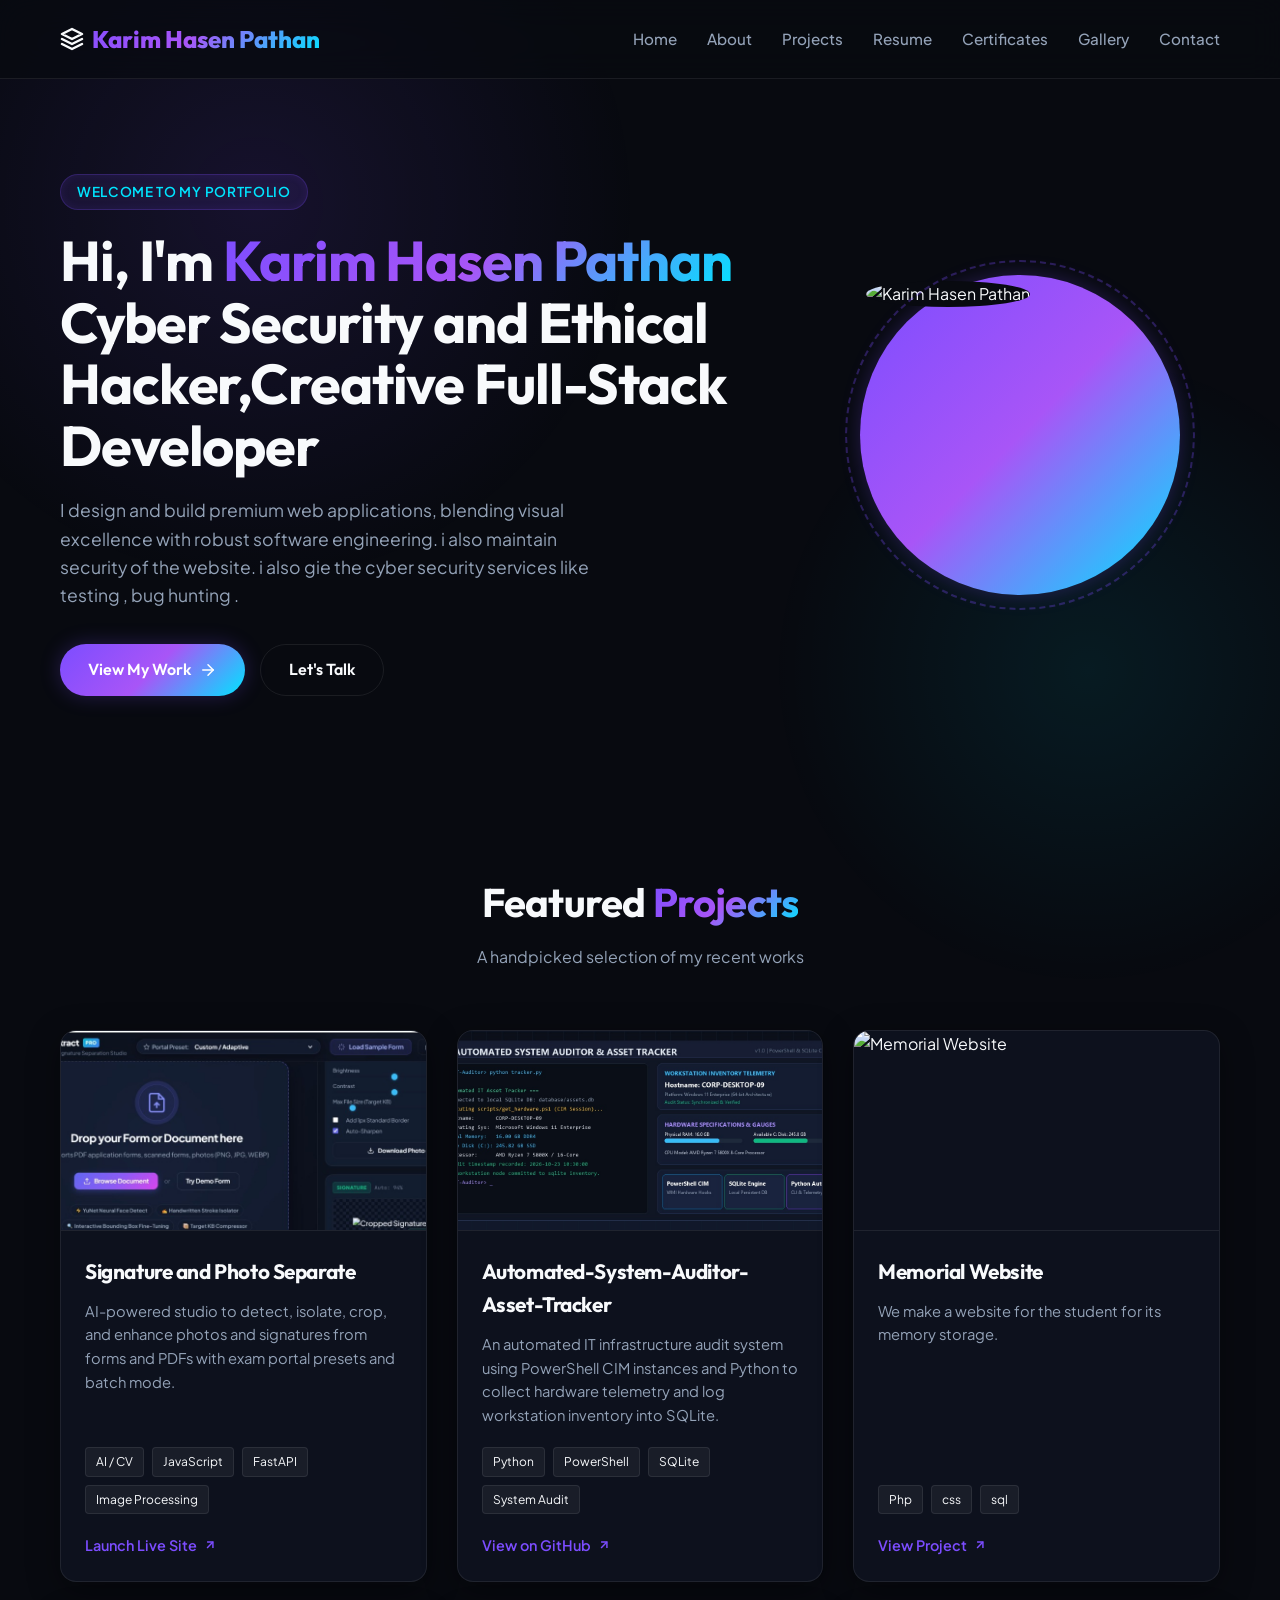
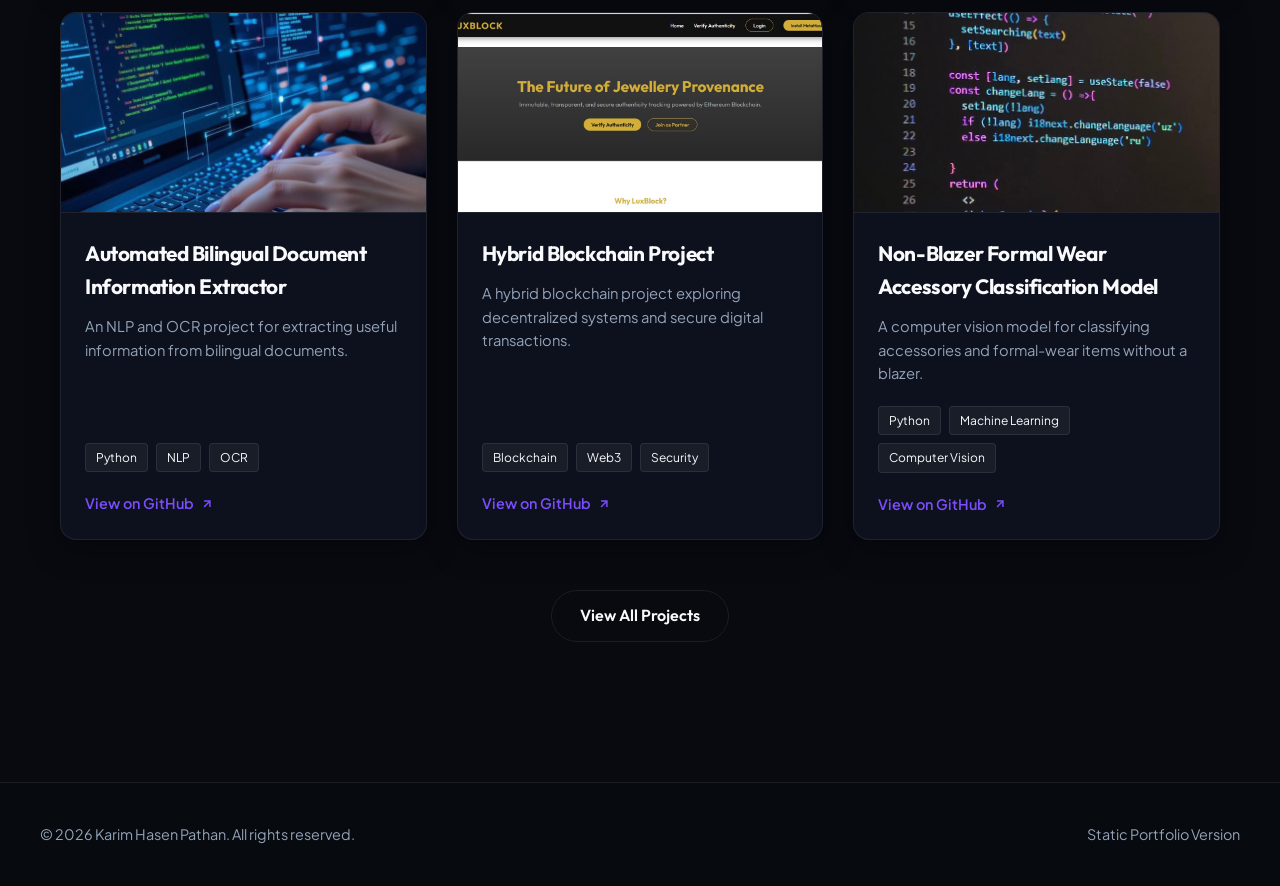
==== commit 3f4721a9: "project 6 added pro6" ====
--- a/index.html
+++ b/index.html
@@ -116,6 +116,28 @@
             </div>
             <div class="project-card glass-panel">
                 <div class="project-img-wrapper">
+                    <img src="images/img-pro6.jpg" alt="Automated-System-Auditor-Asset-Tracker" class="project-img">
+                </div>
+                <div class="project-card-content">
+                    <h3 class="project-title">Automated-System-Auditor-Asset-Tracker</h3>
+                    <p class="project-desc">An automated IT infrastructure audit system using PowerShell CIM instances and Python to collect hardware telemetry and log workstation inventory into SQLite.</p>
+                    <div class="project-tags">
+                        <span class="project-tag">Python</span>
+                        <span class="project-tag">PowerShell</span>
+                        <span class="project-tag">SQLite</span>
+                        <span class="project-tag">System Audit</span>
+                    </div>
+                    <a href="https://github.com/Karim-projects-96/Automated-System-Auditor-Asset-Tracker" target="_blank" rel="noopener noreferrer" class="project-link">
+                        View on GitHub
+                        <svg width="14" height="14" viewBox="0 0 24 24" fill="none" stroke="currentColor" stroke-width="2.5">
+                            <line x1="7" y1="17" x2="17" y2="7"></line>
+                            <polyline points="7 7 17 7 17 17"></polyline>
+                        </svg>
+                    </a>
+                </div>
+            </div>
+            <div class="project-card glass-panel">
+                <div class="project-img-wrapper">
                     <img src="images/img-pro1.png" alt="Memorial Website" class="project-img">
                 </div>
                 <div class="project-card-content">
